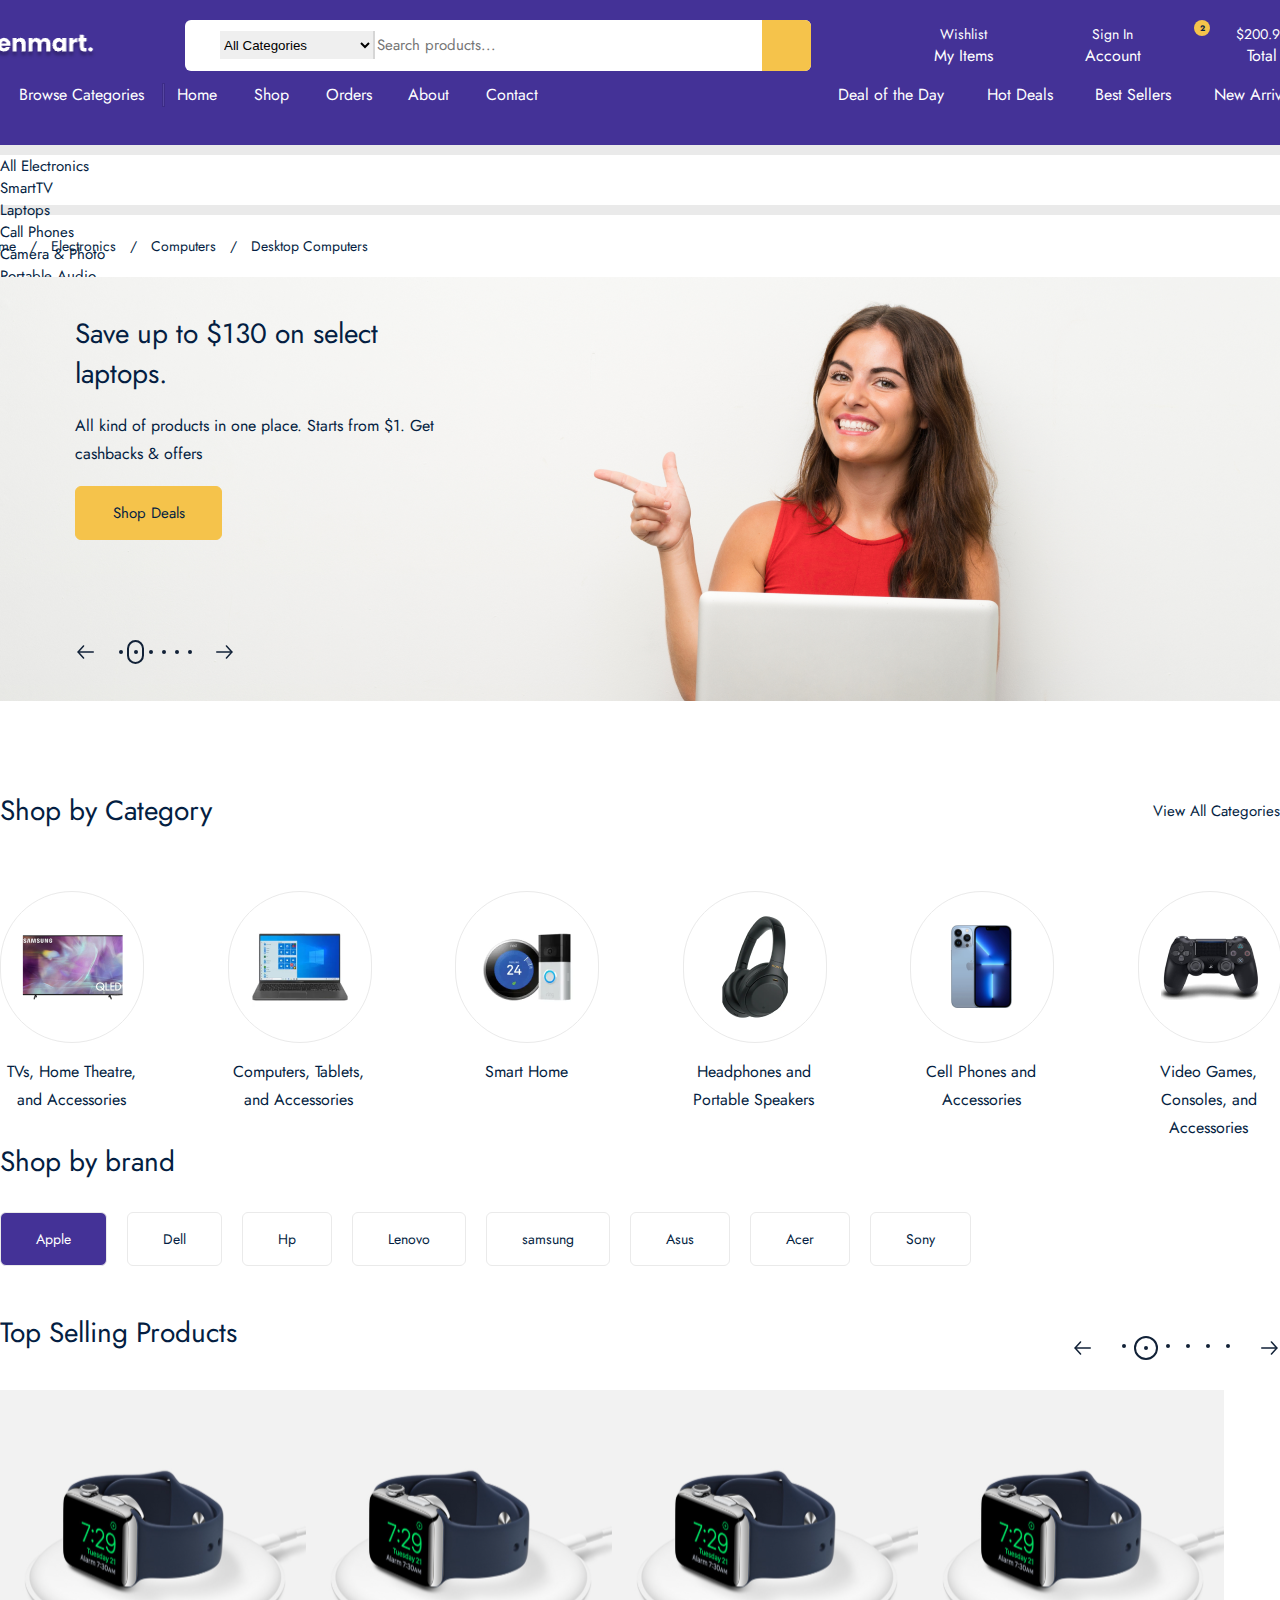
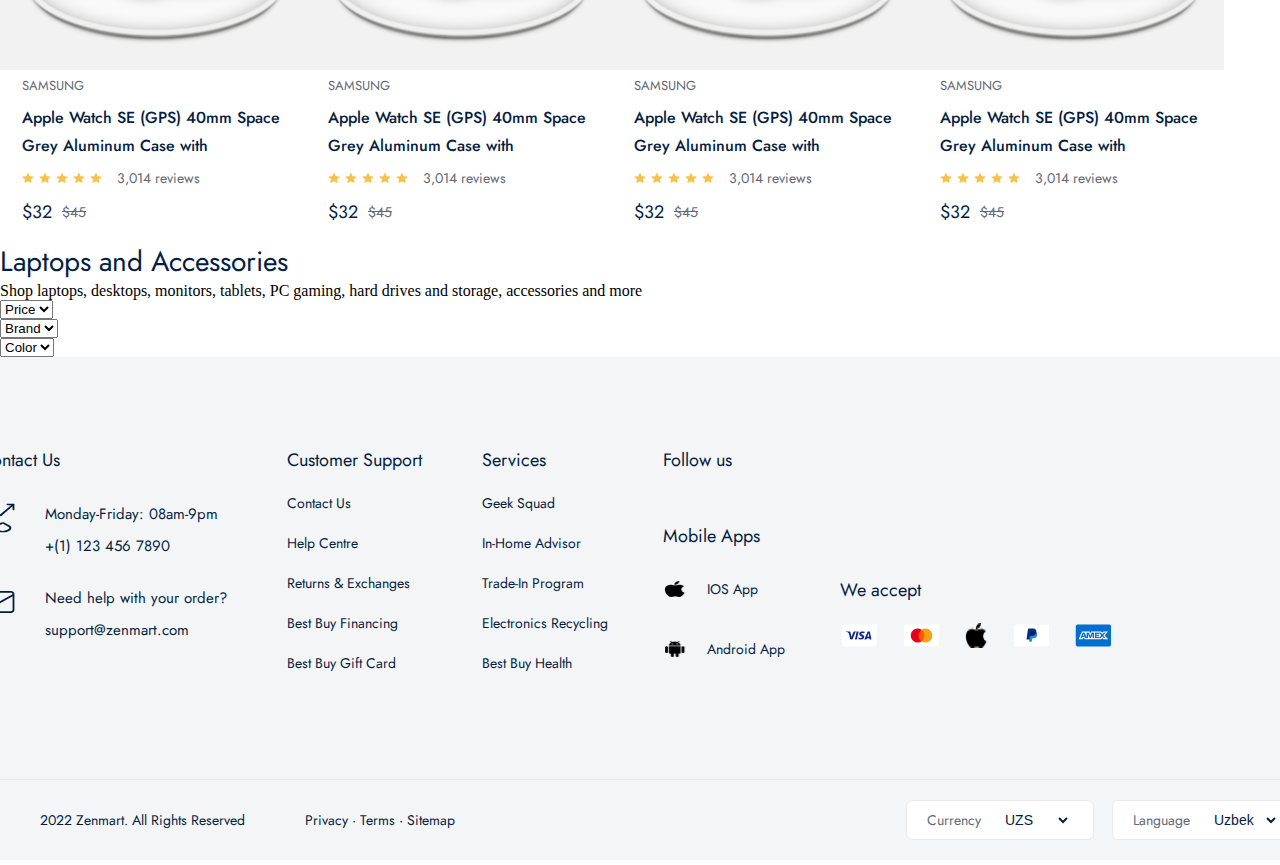
==== product/all.html @ 66a00065 "fix:shop page" ====
<!DOCTYPE html>
<html lang="en">
  <head>
    <meta charset="UTF-8" />
    <meta name="viewport" content="width=device-width, initial-scale=1.0" />
    <title>Zenmart</title>
    <link rel="preconnect" href="https://fonts.googleapis.com" />
    <link rel="preconnect" href="https://fonts.gstatic.com" crossorigin />
    <link
      href="https://fonts.googleapis.com/css2?family=Edu+AU+VIC+WA+NT+Pre&family=Jost:ital,wght@0,100..900;1,100..900&display=swap"
      rel="stylesheet"
    />
    <link
      rel="stylesheet"
      href="https://cdnjs.cloudflare.com/ajax/libs/font-awesome/6.7.1/css/all.min.css"
      integrity="sha512-5Hs3dF2AEPkpNAR7UiOHba+lRSJNeM2ECkwxUIxC1Q/FLycGTbNapWXB4tP889k5T5Ju8fs4b1P5z/iB4nMfSQ=="
      crossorigin="anonymous"
      referrerpolicy="no-referrer"
    />
    <link rel="stylesheet" href="../public/css/command.css" />
    <link rel="stylesheet" href="../public/css/product_all.css" />
  </head>
  <body>
    <div class="navbar_freme">
      <div class="container">
        <div class="navber_top">
          <a href="order/card.html">
            <img src="../public/images/logo.png" alt="" />
          </a>

          <div class="nav_search_frame">
            <select name="" id="">
              <option value="" selected>All Categories</option>
            </select>
            <div class="tiziqcha"></div>
            <input type="search" placeholder="Search products..." />
            <div class="search">
              <img src="public/images/search 1.svg" alt="" />
            </div>
          </div>
        <a href="/order/card.html">
          <div class="nav_top_manu">
            <div class="box">
              <div class="menu_img">
                <img src="public/images/heart 1.png" alt="" />
              </div>
              <div class="menu_text">
                <h1>Wishlist</h1>
                <p>My Items</p>
              </div>
            </div>
            </a>
            <div class="box">
              <div class="menu_img">
                <img src="public/images/profile 1.png" alt="" />
              </div>
              <div class="menu_text">
                <h1>Sign In</h1>
                <p>Account</p>
              </div>
            </div>
            <div class="box">
              <div class="menu_img">
                <img src="public/images/Group.png" alt="" />
                <div>2</div>
              </div>
              <div class="menu_text">
                <h1>$200.99</h1>
                <p>Total</p>
              </div>
            </div>
          </div>
        </div>
        <div class="navbar_bott">
          <div class="left_bott">
            <div class="left_menu">
              <img src="public/images/group3.svg" alt="" />
              <h1>Browse Categories</h1>
              <div></div>
            </div>
            <div class="left_box">
              <a href="index.html">Home </a>
              <a href="/product/all.html">Shop</a>
              <a href="order/card.html">Orders</a>
              <a href="other/about.html">About</a>
              <a href="other/contact.html">Contact</a>
            </div>
          </div>
          <div class="right_bott">
            <span>Deal of the Day</span>
            <span>Hot Deals</span>
            <span>Best Sellers</span>
            <span>New Arrivals</span>
          </div>
        </div>
      </div>
      </div>
      <!-- <div class="header_frame">
        <div class="container">
            <div class="hedear_top">
                <a  href="" class="hedear_top_text"> 
                    <span>All Electronics</span>
                </a>
                <a  href="" class="hedear_top_text"> 
                    <span>All Electronics</span>
                </a>
                <a  href="" class="hedear_top_text"> 
                    <span>SmartTV</span>
                </a>
                <a  href="" class="hedear_top_text"> 
                    <span>Laptops</span>
                </a>
                <a  href="" class="hedear_top_text"> 
                    <span>Cell Phone</span>
                </a>
                <a  href="" class="hedear_top_text"> 
                    <span>Camera & Photo</span>
                </a>
                <a  href="" class="hedear_top_text"> 
                    <span> Portable Audio</span>
                </a>
                <a  href="" class="hedear_top_text"> 
                    <span>Computers </span>
                </a>
                <a  href="" class="hedear_top_text"> 
                    <span>iPad & Tablets </span>
                </a>
                <a  href="" class="hedear_top_text"> 
                    <span> Pc Gaming  </span>
                </a>
                <a  href="" class="hedear_top_text"> 
                    <span> Smart Home  </span>
                </a>
                <a  href="" class="hedear_top_text"> 
                    <span> Headphones </span>
                </a>
            </div>
            <div class="header_button">
                <div class="header_button_text">
                    <a href="" class="button_text">
                        <span>Home</span>
                    </a>
                    <p>/</p>
                     <a href="" class="button_text">
                        <span>  Electronics </span>
                    </a>
                    <p>/</p>
                     <a href="" class="button_text">
                        <span> Computers</span>
                    </a>
                    <p>/</p>
                     <a href="" class="button_text">
                        <span> Desktop Computers</span>
                    </a>
                </div>
                <div class="header_button_box"></div>
            </div>
        </div>
      </div> -->
      <div class="shop_page">
        <div class="category_top_frame">
            <div class="container">
                <div>All Electronics</div>
                <div>SmartTV</div>
                <div>Laptops</div>
                <div>Call Phones</div>
                <div>Camera & Photo</div>
                <div>Portable Audio</div>
                <div>Computers</div>
                <div>iPad & Tablets</div>
                <div>Pc Gaming</div>
                <div>Smatr home</div>
                <div>Headphones</div>
                
            </div>
        </div>
        <div class="page_router">
            <span>Home</span>
            <span class="drop">/</span>
            <span>Electronics</span>
            <span class="drop">/</span>
            <span>Computers</span>
            <span class="drop">/</span>
             <span>Desktop Computers</span>
        </div>
        <div class="header_frame">
            <div class="container">
                <div class="header_content">
                    <span>Save up to $130 on select laptops. </span>
                    <p> All kind of products in one place. Starts from $1. Get cashbacks & offers</p>
                    <a href="">Shop Deals</a>
                    <div class="product_pagionation_box">
            <div class="product_pagination_main">
              <img src="/public/images/icons/arrow-prev_next.svg" alt="" />
              <div class="pagination_dot">
                <div class="dot">
                  <div></div>
                </div>
                <div class="dot active">
                  <div></div>
                </div>
                <div class="dot">
                  <div></div>
                </div>
                <div class="dot">
                  <div></div>
                </div>
                <div class="dot">
                  <div></div>
                </div>
                <div class="dot">
                  <div></div>
                </div>
              </div>
              <img
                src="/public/images/icons/arrow-prev_next.svg"
                alt=""
                style="transform: scaleX(-1)"
              />
            </div>
          </div>
                </div>
            </div>
        </div>
        <div class="shop_category_frame">
        <div class="container">
          <div class="category_top">
            <span>Shop by Category</span>
            <a href="">View All Categories</a>
          </div>
          <div class="category_wrapper">
            <div class="category_box">
              <div class="category_img_box">
                <img src="/public/images/category/tv.png" alt="" />
              </div>
              <span>TVs, Home Theatre, and Accessories</span>
            </div>
            <div class="category_box">
              <div class="category_img_box">
                <img src="/public/images/category/computer.png" alt="" />
              </div>
              <span>Computers, Tablets, and Accessories </span>
            </div>
            <div class="category_box">
              <div class="category_img_box">
                <img src="/public/images/category/smart.png" alt="" />
              </div>
              <span>Smart Home</span>
            </div>
            <div class="category_box">
              <div class="category_img_box">
                <img src="/public/images/category/headphone.png" alt="" />
              </div>
              <span>Headphones and Portable Speakers</span>
            </div>
            <div class="category_box">
              <div class="category_img_box">
                <img src="/public/images/category/phone.png" alt="" />
              </div>
              <span> Cell Phones and Accessories</span>
            </div>
            <div class="category_box">
              <div class="category_img_box">
                <img src="/public/images/category/game.png" alt="" />
              </div>
              <span>Video Games, Consoles, and Accessories </span>
            </div>
          </div>
        </div>
      </div>
        <div class="brands_frame">
            <div class="container">
                <span class="spec_title">Shop by brand</span>
                <div class="brands_wrapper">
                    <div class="brand_box active">Apple</div>
                    <div class="brand_box">Dell</div>
                    <div class="brand_box">Hp</div>
                    <div class="brand_box">Lenovo</div>
                    <div class="brand_box">samsung</div>
                    <div class="brand_box">Asus</div>
                    <div class="brand_box">Acer</div>
                    <div class="brand_box">Sony</div>
                    
                </div>
            </div>
        </div>
        <div class="top_product_frame">
            <div class="container">
              <div class="category_top">
            <span>Top Selling Products </span>
            <div class="pagionation_box">
            <div class="pagination_main">
              <img src="/public/images/icons/arrow-prev_next.svg" alt="" />
              <div class="pagination_dot">
                <div class="dot">
                  <div></div>
                </div>
                <div class="dot active">
                  <div></div>
                </div>
                <div class="dot">
                  <div></div>
                </div>
                <div class="dot">
                  <div></div>
                </div>
                <div class="dot">
                  <div></div>
                </div>
                <div class="dot">
                  <div></div>
                </div>
              </div>
              <img
                src="/public/images/icons/arrow-prev_next.svg"
                alt=""
                style="transform: scaleX(-1)"
              />
            </div>
          </div>
          </div>
                <div class="product_boxes">
              <div class="product_box">
                <a href="product/chosenProduct.html">
                  <div
                    class="product_img_box"
                    style="
                      background: url(../public/images/icons/smart_watch.svg);
                      background-size: cover;
                    "
                  >
                    <div class="hover_box">
                      <button>ADD to cart</button>
                    </div>
                  </div>
                </a>
                <div class="product_content_box">
                  <span class="product_title">Samsung</span>
                  <a href=""></a>
                  <p class="product_desc">
                    Apple Watch SE (GPS) 40mm Space Grey Aluminum Case with
                  </p>
                  <div class="review_box">
                    <img src="../public/images/icons/review.svg" alt="" />
                    <img src="../public/images/icons/review.svg" alt="" />
                    <img src="../public/images/icons/review.svg" alt="" />
                    <img src="../public/images/icons/review.svg" alt="" />
                    <img src="../public/images/icons/review.svg" alt="" />
                    <span>3,014 reviews</span>
                  </div>
                  <div class="price_box">
                    <strong>$32</strong>
                    <span>$45</span>
                  </div>
                </div>
              </div>
              <div class="product_box">
                <a href="">
                  <div
                    class="product_img_box"
                    style="
                      background: url(../public/images/icons/smart_watch.svg);
                      background-size: cover;
                    "
                  >
                    <div class="hover_box">
                      <button>ADD to cart</button>
                    </div>
                  </div>
                </a>
                <div class="product_content_box">
                  <span class="product_title">Samsung</span>
                  <a href=""></a>
                  <p class="product_desc">
                    Apple Watch SE (GPS) 40mm Space Grey Aluminum Case with
                  </p>
                  <div class="review_box">
                    <img src="/public/images/icons/review.svg" alt="" />
                    <img src="/public/images/icons/review.svg" alt="" />
                    <img src="/public/images/icons/review.svg" alt="" />
                    <img src="/public/images/icons/review.svg" alt="" />
                    <img src="/public/images/icons/review.svg" alt="" />
                    <span>3,014 reviews</span>
                  </div>
                  <div class="price_box">
                    <strong>$32</strong>
                    <span>$45</span>
                  </div>
                </div>
              </div>
              <div class="product_box">
                <a href="">
                  <div
                    class="product_img_box"
                    style="
                      background: url(../public/images/icons/smart_watch.svg);
                      background-size: cover;
                    "
                  >
                    <div class="hover_box">
                      <button>ADD to cart</button>
                    </div>
                  </div>
                </a>
                <div class="product_content_box">
                  <span class="product_title">Samsung</span>
                  <a href=""></a>
                  <p class="product_desc">
                    Apple Watch SE (GPS) 40mm Space Grey Aluminum Case with
                  </p>
                  <div class="review_box">
                    <img src="../public/images/icons/review.svg" alt="" />
                    <img src="../public/images/icons/review.svg" alt="" />
                    <img src="../public/images/icons/review.svg" alt="" />
                    <img src="../public/images/icons/review.svg" alt="" />
                    <img src="../public/images/icons/review.svg" alt="" />
                    <span>3,014 reviews</span>
                  </div>
                  <div class="price_box">
                    <strong>$32</strong>
                    <span>$45</span>
                  </div>
                </div>
              </div>
              <div class="product_box">
                <a href="product/chosenProduct.html">
                  <div
                    class="product_img_box"
                    style="
                      background: url(../public/images/icons/smart_watch.svg);
                      background-size: cover;
                    "
                  >
                    <div class="hover_box">
                      <button>ADD to cart</button>
                    </div>
                  </div>
                </a>
                <div class="product_content_box">
                  <span class="product_title">Samsung</span>
                  <a href="product/chosenProduct.html"></a>
                  <p class="product_desc">
                    Apple Watch SE (GPS) 40mm Space Grey Aluminum Case with
                  </p>
                  <div class="review_box">
                    <img src="../public/images/icons/review.svg" alt="" />
                    <img src="../public/images/icons/review.svg" alt="" />
                    <img src="../public/images/icons/review.svg" alt="" />
                    <img src="../public/images/icons/review.svg" alt="" />
                    <img src="../public/images/icons/review.svg" alt="" />
                    <span>3,014 reviews</span>
                  </div>
                  <div class="price_box">
                    <strong>$32</strong>
                    <span>$45</span>
                  </div>
                </div>
              </div>
            </div>
            </div>
        </div>
        <div class="all_products_frame">
            <div class="container">
                <div class="frame_info">
                    <span class="spec_title">Laptops and Accessories </span>
                    <p> Shop laptops, desktops, monitors, tablets, PC gaming, hard drives and storage, accessories and more</p>
                </div>
                <div class="product_filters">
                    <div class="filer_box">
                        <select name="" id="">
                        <option value="" selected disabled>Price</option>
                        </select>
                    </div>
                </div>
                <div class="product_filters">
                    <div class="filer_box">
                        <select name="" id="">
                        <option value="" selected disabled>Brand</option>
                        </select>
                    </div>
                </div>

                <div class="product_filters">
                    <div class="filer_box">
                        <select name="" id="">
                        <option value="" selected disabled>Color</option>
                        </select>
                    </div>
                </div>
                <div class="products_wrap">
                    <div class="product_box" style="width: 258px;">
                        <a href="./chosenProduct.html">
                            <div class="product_img_box" style="background: url(../public/images/icons/image\ 0.png);">
                                
                            </div>
                        </a>
                    </div>
                </div>
            </div>
        </div>
        </div>
      </div>
      <div class="footer_frame">
        <div class="container">
          <div class="footer_top">
            <div class="footer_contact_box">
              <span class="footer_spec_title">Contact Us </span>
              <div class="footer_contact_main">
                <img src="/public/images/icons/phone-call.svg" alt="" />
                <div>
                  <strong>Monday-Friday: 08am-9pm</strong>
                  <span>+(1) 123 456 7890</span>
                </div>
              </div>
              <div class="footer_contact_main">
                <img src="/public/images/icons/email.svg " alt="" />
                <div>
                  <strong>Need help with your order? </strong>
                  <span>support@zenmart.com</span>
                </div>
              </div>
            </div>
            <div class="footer_support_box">
              <span class="footer_spec_title" style="margin-bottom: 10px"
                >Customer Support</span
              >
              <a href="product/chosenProduct.html">Contact Us </a>
              <a href="product/chosenProduct.html">Help Centre</a>
              <a href="product/chosenProduct.html">Returns & Exchanges</a>
              <a href="product/chosenProduct.html">Best Buy Financing</a>
              <a href="product/chosenProduct.html"> Best Buy Gift Card</a>
            </div>
            <div class="footer_support_box">
              <span class="footer_spec_title" style="margin-bottom: 10px"
                >Services</span
              >
              <a href="">Geek Squad </a>
              <a href="">In-Home Advisor</a>
              <a href=""> Trade-In Program</a>
              <a href=""> Electronics Recycling</a>
              <a href="">Best Buy Health</a>
            </div>
            <div class="footer_media_box">
              <div class="footer_media_main">
                <span class="footer_spec_title" style="margin-bottom: 20px"
                  >Follow us</span
                >
                <div class="media_box">
                  <i class="fa-brands fa-facebook-f"></i>
                  <i class="fa-brands fa-twitter"></i>
                  <i class="fa-brands fa-instagram"></i>
                  <i class="fa-brands fa-linkedin"></i>
                </div>
              </div>
              <div class="footer_media_main" style="margin-top: 30px">
                <span class="footer_spec_title" style="margin-bottom: 20px"
                  >Mobile Apps
                </span>
                <div class="media_app_box">
                  <img src="/public/images/icons/apple_icon.png" alt="" />
                  <span>IOS App </span>
                </div>
                <div class="media_app_box">
                  <img src="/public/images/icons/android_icon.png" alt="" />
                  <span>Android App </span>
                </div>
              </div>
            </div>
            <div class="footer_media_box">
              <div class="footer_media_main" style="margin-top: 130px">
                <span class="footer_spec_title" style="margin-bottom: 20px"
                  >We accept
                </span>
                <div class="card_box">
                  <img src="/public/images/icons/visa.png" alt="" />
                  <img src="/public/images/icons/master_card.png" alt="" />
                  <img src="/public/images/icons/apple_icon.png" alt="" />
                  <img src="/public/images/icons/paypal.png" alt="" />
                  <img src="/public/images/icons/amex.png" alt="" />
                </div>
              </div>
            </div>
          </div>
          <div class="footer_buttom">
            <div class="footer_main">
              <div class="footer_botton_left">
                <span>2022 Zenmart. All Rights Reserved </span>
                <span>Privacy · Terms · Sitemap</span>
              </div>
              <div class="footer_botton_right">
                <div class="footer_select_box">
                  <span>Currency</span>
                  <select name="" id="">
                    <option value="" selected>USD</option>
                    <option value="" selected>UZS</option>
                  </select>
                </div>
                <div class="footer_select_box">
                  <span>Language</span>
                  <select name="" id="">
                    <option value="" selected>English</option>
                    <option value="" selected>Uzbek</option>
                  </select>
                </div>
              </div>
            </div>
          </div>
        </div>
      </div>
  </body>
</html>
---- public/css/command.css ----
:root {
  --font: "Jost";
}

html body {
  margin: 0;
  padding: 0;
}

a {
  text-decoration: none;
}

p {
  margin: 0;
}

.container {
  position: relative;
  width: 1320px;
  height: auto;
  display: flex;
}

/* NAVBAR */
.navbar_freme {
  position: relative;
  width: 100%;
  height: 145px;
  display: flex;
  flex-direction: row;
  justify-content: center;
  background-color: #443297;
}

.navbar_freme .container {
  padding: 20px 0px 14px;
  flex-direction: column;
}

.navbar_freme .navber_top {
  position: relative;
  width: 100%;
  height: 50px;
  display: flex;
  flex-direction: row;
  justify-content: space-between;
  align-items: center;
}

.navbar_freme .navber_top a img {
  width: 117px;
  height: 36px;
  margin-right: 88px;
}

.navbar_freme .navber_top .nav_search_frame {
  margin-right: 47px;
  position: relative;
  width: 651px;
  height: 51px;
  display: flex;
  flex-direction: row;
  justify-content: space-between;
  align-items: center;
  border-radius: 6px;

  background: rgb(255, 255, 255);
}

.navbar_freme .nav_search_frame select {
  margin-left: 35px;
  width: 153px;
  height: 28px;
  border: none;
  outline: none;
}

.navbar_freme .nav_search_frame select option {
  font-family: var(--font);
  font-size: 15px;
  font-weight: 400;
  line-height: 22px;
  letter-spacing: 0%;
  text-align: left;
  color: rgb(4, 30, 66);
}

.navbar_freme .nav_search_frame .tiziqcha {
  width: 2px;
  height: 28px;
  background: rgb(214, 214, 214);
}

.navbar_freme .nav_search_frame input {
  width: 387px;
  height: 22px;
  border: none;
  outline: none;

  font-family: var(--font);
  font-size: 15px;
  font-weight: 400;
  line-height: 22px;
  letter-spacing: 0%;
  text-align: left;
  color: rgb(98, 105, 116);
}
.navbar_freme .nav_search_frame .search {
  width: 49px;
  height: 51px;
  display: flex;
  flex-direction: row;
  justify-content: center;
  align-items: center;

  border-radius: 0px 6px 6px 0px;

  background: rgb(245, 195, 75);
}

.navbar_freme .nav_top_manu {
  position: relative;
  height: 51px;
  display: flex;
  flex-direction: row;
  align-items: center;
}

.navbar_freme .nav_top_manu .box {
  position: relative;
  width: 140px;
  height: 51px;
  display: flex;
  flex-direction: row;
  justify-content: space-between;
  align-items: center;
  margin-right: 9px;
}

.navbar_freme .nav_top_manu .box .menu_img {
  position: relative;
  width: 54px;
  height: 51px;
  display: flex;
  flex-direction: row;
  justify-content: center;
  align-items: center;
}

.navbar_freme .nav_top_manu .box .menu_img div {
  position: absolute;
  width: 16px;
  height: 16px;
  display: flex;
  justify-content: center;
  align-items: center;
  border-radius: 50%;
  background: rgb(245, 195, 75);
  color: rgb(11, 30, 64);
  font-family: var(--font);
  font-size: 8px;
  font-weight: 700;
  line-height: 10px;
  letter-spacing: 0%;
  text-align: left;
  top: 0px;
  right: 0px;
}

.navbar_freme .nav_top_manu .box .menu_img img {
  width: 18px;
  height: 16px;
}
.navbar_freme .nav_top_manu .box .menu_text {
  width: 69px;
  height: 44px;
  display: flex;
  flex-direction: column;
  justify-content: space-between;
  align-items: center;
}

.navbar_freme .nav_top_manu .box .menu_text h1 {
  margin: 0px;
  font-family: var(--font);
  font-size: 14px;
  font-weight: 400;
  line-height: 22px;
  letter-spacing: 0%;
  text-align: left;
  color: rgb(255, 255, 255);
}

.navbar_freme .nav_top_manu .box .menu_text p {
  font-family: var(--font);
  font-size: 16px;
  font-weight: 400;
  line-height: 22px;
  letter-spacing: 0%;
  text-align: left;
  color: rgb(255, 255, 255);
}

.navbar_freme .navbar_bott {
  position: relative;
  width: 100%;
  height: 50px;

  display: flex;
  flex-direction: row;
  justify-content: space-between;
  align-items: center;
}

.navbar_freme .navbar_bott .left_bott {
  display: flex;
  flex-direction: row;
  align-items: center;
}

.navbar_freme .left_bott .left_menu {
  width: 185px;
  height: auto;
  display: flex;
  flex-direction: row;
  justify-content: space-between;
  align-items: center;
}

.navbar_freme .left_menu img {
  width: 20px;
  height: 13px;
}

.navbar_freme .left_menu h1 {
  font-family: var(--font);
  font-size: 16px;
  font-weight: 400;
  line-height: 28px;
  letter-spacing: 0%;
  text-align: left;
  color: rgb(255, 255, 255);
}

.navbar_freme .left_menu div {
  width: 1px;
  height: 22px;
  border: 1px solid rgb(0, 0, 0);
  background: rgb(255, 255, 255);
  opacity: 0.1;
}

.navbar_freme .left_box {
  margin-left: 12px;
  width: 361px;
  height: auto;
  display: flex;
  flex-direction: row;
  justify-content: space-between;
  align-items: center;
}

.navbar_freme .left_box a {
  font-family: var(--font);
  font-size: 16px;
  font-weight: 400;
  line-height: 28px;
  letter-spacing: 0%;
  text-align: left;
  color: rgb(255, 255, 255);
}

.navbar_freme .right_bott {
  width: 462px;
  height: auto;
  display: flex;
  flex-direction: row;
  justify-content: space-between;
  align-items: center;
}

.navbar_freme .right_bott span {
  font-family: var(--font);
  font-size: 16px;
  font-weight: 400;
  line-height: 28px;
  letter-spacing: 0%;
  text-align: right;
  color: rgb(255, 255, 255);
}

/* FOOTER */
.footer_frame {
  position: relative;
  padding: 90px 0 20px;
  width: 100%;
  height: auto;
  display: flex;
  flex-direction: row;
  justify-content: center;
  background: rgb(243, 245, 246);
}

.footer_frame .footer_spec_title {
  display: block;
  margin-bottom: 30px;
  font-family: var(--font);
  font-size: 18px;
  font-weight: 400;
  line-height: 26px;
  letter-spacing: 0%;
  text-align: left;
  color: rgb(4, 30, 66);
}

.footer_frame .container {
  flex-direction: column;
}

.footer_frame .container .footer_top {
  width: 100%;
  align-self: auto;

  display: flex;
  flex-direction: row;
}

.footer_frame .top .footer_contact_box {
  display: flex;
  flex-direction: column;
}

.footer_frame .footer_contact_box .footer_contact_main {
  margin-bottom: 30px;
  display: flex;
  flex-direction: row;
}

.footer_frame .footer_contact_main img {
  width: 35px;
  height: 30px;
}

.footer_frame .footer_contact_main div {
  margin-left: 30px;
  display: flex;
  flex-direction: column;
}

.footer_frame .footer_contact_main div strong {
  font-family: var(--font);
  font-size: 15px;
  font-weight: 400;
  line-height: 22px;
  letter-spacing: 0%;
  text-align: left;
  color: rgb(4, 30, 66);
}

.footer_frame .footer_contact_main div span {
  margin-top: 10px;
  font-family: var(--font);
  font-size: 15px;
  font-weight: 400;
  line-height: 22px;
  letter-spacing: 0%;
  text-align: left;
  color: rgb(4, 30, 66);
}

.footer_frame .footer_support_box {
  margin-left: 60px;
  display: flex;
  flex-direction: column;
}

.footer_frame .footer_support_box a {
  font-family: var(--font);
  font-size: 14px;
  font-weight: 400;
  line-height: 40px;
  letter-spacing: 0%;
  text-align: left;
  color: rgb(4, 30, 66);
}

.footer_frame .footer_media_box {
  margin-left: 55px;
  display: flex;
  flex-direction: column;
}
.footer_frame .footer_media_box .footer_media_main {
  display: flex;
  flex-direction: column;
}

.footer_frame .footer_media_main .media_box {
  display: flex;
  flex-direction: row;
}

.footer_frame .media_box i {
  margin-right: 25px;
}

.footer_frame .footer_media_main .media_app_box {
  margin-bottom: 20px;
  display: flex;
  flex-direction: row;
  align-items: center;
}

.footer_frame .media_app_box img {
  width: 24px;
  height: 16px;
}

.footer_frame .media_app_box span {
  margin-left: 20px;
  font-family: var(--font);
  font-size: 14px;
  font-weight: 400;
  line-height: 40px;
  letter-spacing: 0%;
  text-align: left;
  color: rgb(4, 30, 66);
}

.footer_frame .footer_media_box .card_box {
  width: 272px;

  display: flex;
  flex-direction: row;
  justify-content: space-between;
}

.footer_frame .container .footer_buttom {
  margin-top: 90px;
  width: 100%;
  height: 60px;

  display: flex;
  flex-direction: row;
  align-items: flex-end;
  border-top: 1px solid #eaeaea;
}

.footer_frame .footer_buttom .footer_main {
  width: 100%;
  height: auto;

  display: flex;
  flex-direction: row;
}

.footer_frame .footer_main .footer_botton_left {
  width: 940px;
  height: auto;

  display: flex;
  flex-direction: row;
}

.footer_frame .footer_botton_left span {
  margin-left: 60px;
  font-family: var(--font);
  font-size: 14px;
  font-weight: 400;
  line-height: 40px;
  letter-spacing: 0%;
  text-align: left;
  color: rgb(4, 30, 66);
}

.footer_frame .footer_main .footer_botton_right {
  width: 400px;
  height: auto;

  display: flex;
  flex-direction: row;
  justify-content: space-between;
}

.footer_frame .footer_botton_right .footer_select_box {
  padding: 10px 20px;
  width: 188px;
  height: 40px;

  display: flex;
  flex-direction: row;
  align-items: center;

  box-sizing: border-box;
  border: 1px solid rgb(234, 234, 234);

  border-radius: 6px;
  background: rgb(255, 255, 255);
}

.footer_frame .footer_select_box span {
  font-family: var(--font);
  font-size: 14px;
  font-weight: 400;
  line-height: 40px;
  letter-spacing: 0%;
  text-align: left;
  color: rgb(98, 105, 116);
}
.footer_frame .footer_select_box select {
  margin-left: 20px;
  width: 70px;
  height: 90px;

  background: none;
  border: none;
  outline: none;
  cursor: pointer;

  font-size: 14px;
  font-weight: 400;
  letter-spacing: 0%;
  text-align: left;
  color: rgb(4, 30, 66);
}
/* Page router */
.page_router {
  margin: 20px 0px;
  width: 1320px;
}

.page_router span {
  font-family: var(--font);
  font-size: 14px;
  font-weight: 400;
  line-height: 22px;
  letter-spacing: 0%;
  text-align: left;
  color: rgb(4, 30, 66);
}
.page_router span.drop {
  margin: 0px 10px;
}

.page_router span.active {
  font-family: var(--font);
  font-size: 14px;
  font-weight: 400;
  line-height: 22px;
  letter-spacing: 0%;
  text-align: left;
  cursor: pointer;

  color: #626974;
}
---- public/css/product_all.css ----
.shop_page {
  width: 100%;
  height: 100%;

  display: flex;
  flex-direction: column;
  align-items: center;
  justify-content: center;
}
.shop_page .category_top_frame {
  width: 100%;
  height: auto;

  display: flex;
  flex-direction: row;
  justify-content: center;
  border: 10px solid #eaeaea;
}

.category_top_frame .container {
  height: 50px;
  flex-direction: column;
}

.category_top_frame .container div {
  width: 10%;
  display: flex;
  align-items: center;
  font-family: var(--font);
  font-style: normal;
  font-weight: 400;
  font-size: 15px;
  line-height: 22px;

  color: #041e42;
}

.category_top_frame .container div:hover {
  cursor: pointer;
  border-bottom: 2px solid #041e42;
}
/* heder frame */
.header_frame {
  position: relative;
  width: 100%;
  height: auto;

  display: flex;
  flex-direction: row;
  justify-content: center;
}

.header_frame .container {
  height: 424px;
  flex-direction: row;

  background: url("../../public/images/icons/shop_header_bg.png");
}

.header_frame .container .header_content {
  margin-left: 75px;
  width: 366px;
  height: auto;

  display: flex;
  flex-direction: column;
  justify-content: center;
}

.header_frame .header_content span {
  font-family: var(--font);
  font-size: 28px;
  font-weight: 400;
  line-height: 40px;
  letter-spacing: 0%;
  text-align: left;
  color: rgb(4, 30, 66);
}

.header_frame .header_content p {
  margin: 18px 0px;

  font-family: var(--font);
  font-size: 16px;
  font-weight: 400;
  line-height: 28px;
  letter-spacing: 0%;
  text-align: left;
  color: rgb(4, 30, 66);
}

.header_frame .header_content a {
  width: 145px;
  height: 52px;

  background: #f5c34b;

  display: flex;
  flex-direction: row;
  justify-content: center;
  align-items: center;

  border: 1px solid #f5c34b;
  border-radius: 6px;

  font-family: var(--font);
  font-size: 15px;
  font-weight: 400;
  line-height: 22px;
  letter-spacing: 0%;
  text-align: center;
  color: rgb(4, 30, 66);
}

.header_frame .product_pagionation_box {
  margin-top: 100px;
  width: 100%;
  height: auto;

  display: flex;
  flex-direction: row;
}

.header_frame .product_pagination_main {
  width: 160px;
  height: 24px;

  display: flex;
  flex-direction: row;
  align-items: center;
  justify-content: space-between;
}

.header_frame .product_pagination_main .pagination_dot {
  width: 82px;
  height: 24px;

  display: flex;
  flex-direction: row;
  justify-content: space-between;
  align-items: center;
}

.header_frame .pagination_dot .dot {
  width: 17px;
  height: 20px;

  display: flex;
  align-items: center;
  justify-content: center;
  border-radius: 50px;
}

.header_frame .dot.active {
  border: 2px solid #112137;
}

.header_frame .dot div {
  width: 4px;
  height: 4px;

  background: #112137;
  border-radius: 50%;
}

/* shop caegory */
.shop_category_frame {
  position: relative;
  margin-top: 90px;

  width: 100%;
  height: auto;

  display: flex;
  flex-direction: row;
  justify-content: center;
}

.shop_category_frame .container {
  flex-direction: column;
}

.category_top {
  width: 100%;
  height: auto;

  display: flex;
  flex-direction: row;
  justify-content: space-between;
  align-items: center;
}
.shop_category_frame .category_top span {
  font-family: var(--font);
  font-size: 28px;
  font-weight: 400;
  line-height: 40px;
  letter-spacing: 0%;
  text-align: left;
  color: rgb(4, 30, 66);
}

.shop_category_frame .category_top a {
  font-family: var(--font);
  font-size: 15px;
  font-weight: 400;
  line-height: 22px;
  letter-spacing: 0%;

  color: rgb(4, 30, 66);
}

.shop_category_frame .category_top a:hover {
  border-bottom: 2px solid #041e42;
}

.shop_category_frame .container .category_wrapper {
  margin-top: 30px;
  width: 100%;
  height: auto;

  display: flex;
  flex-direction: row;
  justify-content: space-between;
}

.shop_category_frame .category_wrapper .category_box {
  width: 142px;
  height: auto;

  display: flex;
  flex-direction: column;
  cursor: pointer;
}

.shop_category_frame .category_box .category_img_box {
  margin-top: 30px;
  width: 100%;
  height: 150px;

  display: flex;
  align-items: center;
  justify-content: center;

  border: 1px solid #eaeaea;
  border-radius: 150px;
}

.shop_category_frame .category_box span {
  margin-top: 15px;
  font-family: var(--font);
  font-size: 16px;
  font-weight: 400;
  line-height: 28px;
  letter-spacing: 0%;

  text-align: center;
  color: rgb(4, 30, 66);
}
/* brands_frame */
.brands_frame {
  width: 100%;
  height: auto;

  display: flex;
  flex-direction: row;
  justify-content: center;
}

.brands_frame .container {
  flex-direction: column;
}

.spec_title {
  font-family: var(--font);
  font-size: 28px;
  font-weight: 400;
  line-height: 40px;
  letter-spacing: 0%;
  text-align: left;
  color: rgb(4, 30, 66);
}

.brands_frame .brands_wrapper {
  margin-top: 30px;
  display: flex;
  flex-direction: row;
}

.brands_wrapper .brand_box {
  margin-right: 20px;

  display: flex;
  flex-direction: row;
  align-items: flex-start;
  padding: 15px 35px;

  border: 1px solid #eaeaea;
  border-radius: 6px;

  font-family: var(--font);
  font-size: 14px;
  font-weight: 400;
  line-height: 22px;
  letter-spacing: 0%;
  text-align: center;
  color: rgb(4, 30, 66);
}

.brands_wrapper .brand_box.active {
  background: #443297;
  color: #ffffff;
}

.brands_wrapper .brand_box:hover {
  cursor: pointer;
  background: #443297;
  color: #ffffff;
}

.product_pagination_main {
  width: 160px;
  height: 24px;

  display: flex;
  flex-direction: row;
  align-items: center;
  justify-content: space-between;
}

.product_pagination_main .pagination_dot {
  width: 82px;
  height: 24px;

  display: flex;
  flex-direction: row;
  justify-content: space-between;
  align-items: center;
}

.pagination_dot .dot {
  width: 17px;
  height: 20px;

  display: flex;
  align-items: center;
  justify-content: center;
  border-radius: 50px;
}

.dot.active {
  border: 2px solid #112137;
}

.dot div {
  width: 4px;
  height: 4px;

  background: #112137;
  border-radius: 50%;
}

.top_product_frame {
  position: relative;
  width: 100%;
  height: auto;

  display: flex;
  flex-direction: row;
  justify-content: center;
  align-items: center;
}

.top_product_frame .container {
  display: flex;
  flex-direction: column;
}

.top_product_frame .container .category_top {
  margin-top: 40px;
  width: 100%;
  height: auto;

  display: flex;
  flex-direction: row;
  justify-content: space-between;
  align-items: center;
}

.top_product_frame .container .category_top div {
  display: flex;
  flex-direction: row;
}

.top_product_frame .container .category_top span {
  font-family: var(--font);
  font-size: 28px;
  font-weight: 400;
  line-height: 40px;
  letter-spacing: 0%;
  text-transform: capitalize;

  color: rgb(4, 30, 66);
}

.top_product_frame .container .category_top .pagionation_box {
  margin-top: 30px;
  height: auto;

  display: flex;
  flex-direction: row;
  justify-content: center;
}

.top_product_frame .container .category_top .pagionation_box .pagination_main {
  width: auto;
  height: 24px;

  display: flex;
  flex-direction: row;
  align-items: center;
}

.top_product_frame .pagination_main img {
  cursor: pointer;
}

.top_product_frame .container .category_top .pagination_main .pagination_dot {
  margin: 0px 20px;
  display: flex;
  flex-direction: row;
}

.top_product_frame .container .category_top .pagination_dot .dot {
  width: 20px;
  height: 20px;

  display: flex;
  align-items: center;
  justify-content: center;

  border-radius: 50%;
}

.top_product_frame .container .category_top .pagination_dot .dot.active {
  border: 2px solid #112137;
}

.top_product_frame .container .category_top .pagination_dot .dot div {
  width: 4px;
  height: 4px;
  background: #112137;
  border-radius: 50%;
}
.top_product_frame .container .category_top .hover_border {
  margin-top: 3px;
  width: 32px;
  height: 2px;
  background-color: #041e42;
}

.top_product_frame .container .category_top .next_prev_box {
  margin-top: 20%;
  width: 25px;
}

.top_product_frame .container .category_top .next_prev_box img {
  position: absolute;
  cursor: pointer;
  margin-top: 10%;
  color: #ffffff;
}

.top_product_frame .container .product_boxes {
  margin-top: 30px;
  position: relative;
  width: 1224px;
  height: 452px;

  display: flex;
  flex-direction: row;
}

.product_boxes .product_box {
  width: 306px;
  height: 100%;

  display: flex;
  flex-direction: column;
  cursor: pointer;
}

.product_boxes .product_box .product_img_box {
  width: 100%;
  height: 280px;
}

.product_boxes .product_img_box .hover_box {
  display: none;
  width: 100%;
  height: 100%;

  flex-direction: column;
  justify-content: flex-end;
  align-items: center;
}

.product_boxes .hover_box button {
  margin-bottom: 10px;
  width: 260px;
  height: 50px;

  display: flex;
  align-items: center;
  justify-content: center;
  outline: none;
  border: none;

  background: #0053f6;
  box-shadow: 0px 5px 20px rgb(0, 83, 246, 0, 1);

  font-family: var(--font);
  font-style: normal;
  font-weight: 500;
  font-size: 15px;
  line-height: 22px;

  color: #ffffff;
}

.product_boxes .product_img_box:hover .hover_box {
  display: flex;
}

.product_boxes .product_content_box {
  padding: 5px 22px;
  width: 100%;
  height: auto;
  box-sizing: border-box;
}

.product_boxes .product_content_box .product_title {
  font-family: var(--font);
  font-style: normal;
  font-size: 13px;
  font-weight: 400;
  line-height: 22px;
  letter-spacing: 0%;
  text-transform: uppercase;
  color: rgb(98, 105, 116);
}

.product_boxes .product_content_box .product_desc {
  margin-top: 7px;
  height: 56px;
  font-family: var(--font);
  font-style: normal;
  font-weight: 500;
  font-size: 16px;
  line-height: 28px;
  overflow: hidden;

  color: #041e42;
}

.product_boxes .product_content_box .review_box {
  margin-top: 7px;
  display: flex;
  flex-direction: row;
  align-items: center;
}

.product_boxes .review_box img {
  margin-right: 5px;
}

.product_boxes .review_box span {
  margin-left: 10px;

  font-family: var(--font);
  font-size: 14px;
  font-weight: 400;
  line-height: 22px;
  letter-spacing: 0%;
  text-align: left;
  color: rgb(98, 105, 116);
}

.product_boxes .product_content_box .price_box {
  margin-top: 10px;
  display: flex;
  flex-direction: row;
  align-items: center;
}

.product_boxes .price_box strong {
  font-family: var(--font);
  font-size: 18px;
  font-weight: 400;
  line-height: 26px;
  letter-spacing: 0%;
  text-align: left;
  color: rgb(4, 30, 66);
}

.product_boxes .price_box span {
  margin-left: 10px;
  font-family: var(--font);
  font-size: 14px;
  font-weight: 400;
  line-height: 22px;
  letter-spacing: 0%;
  text-align: left;
  text-decoration-line: line-through;
  color: rgb(98, 105, 116);
}

.all_products_frame {
  position: relative;
  width: 100%;
  height: auto;

  display: flex;
  flex-direction: row;
  justify-content: center;
  align-items: center;
}

.all_products_frame .container {
  flex-direction: column;
}
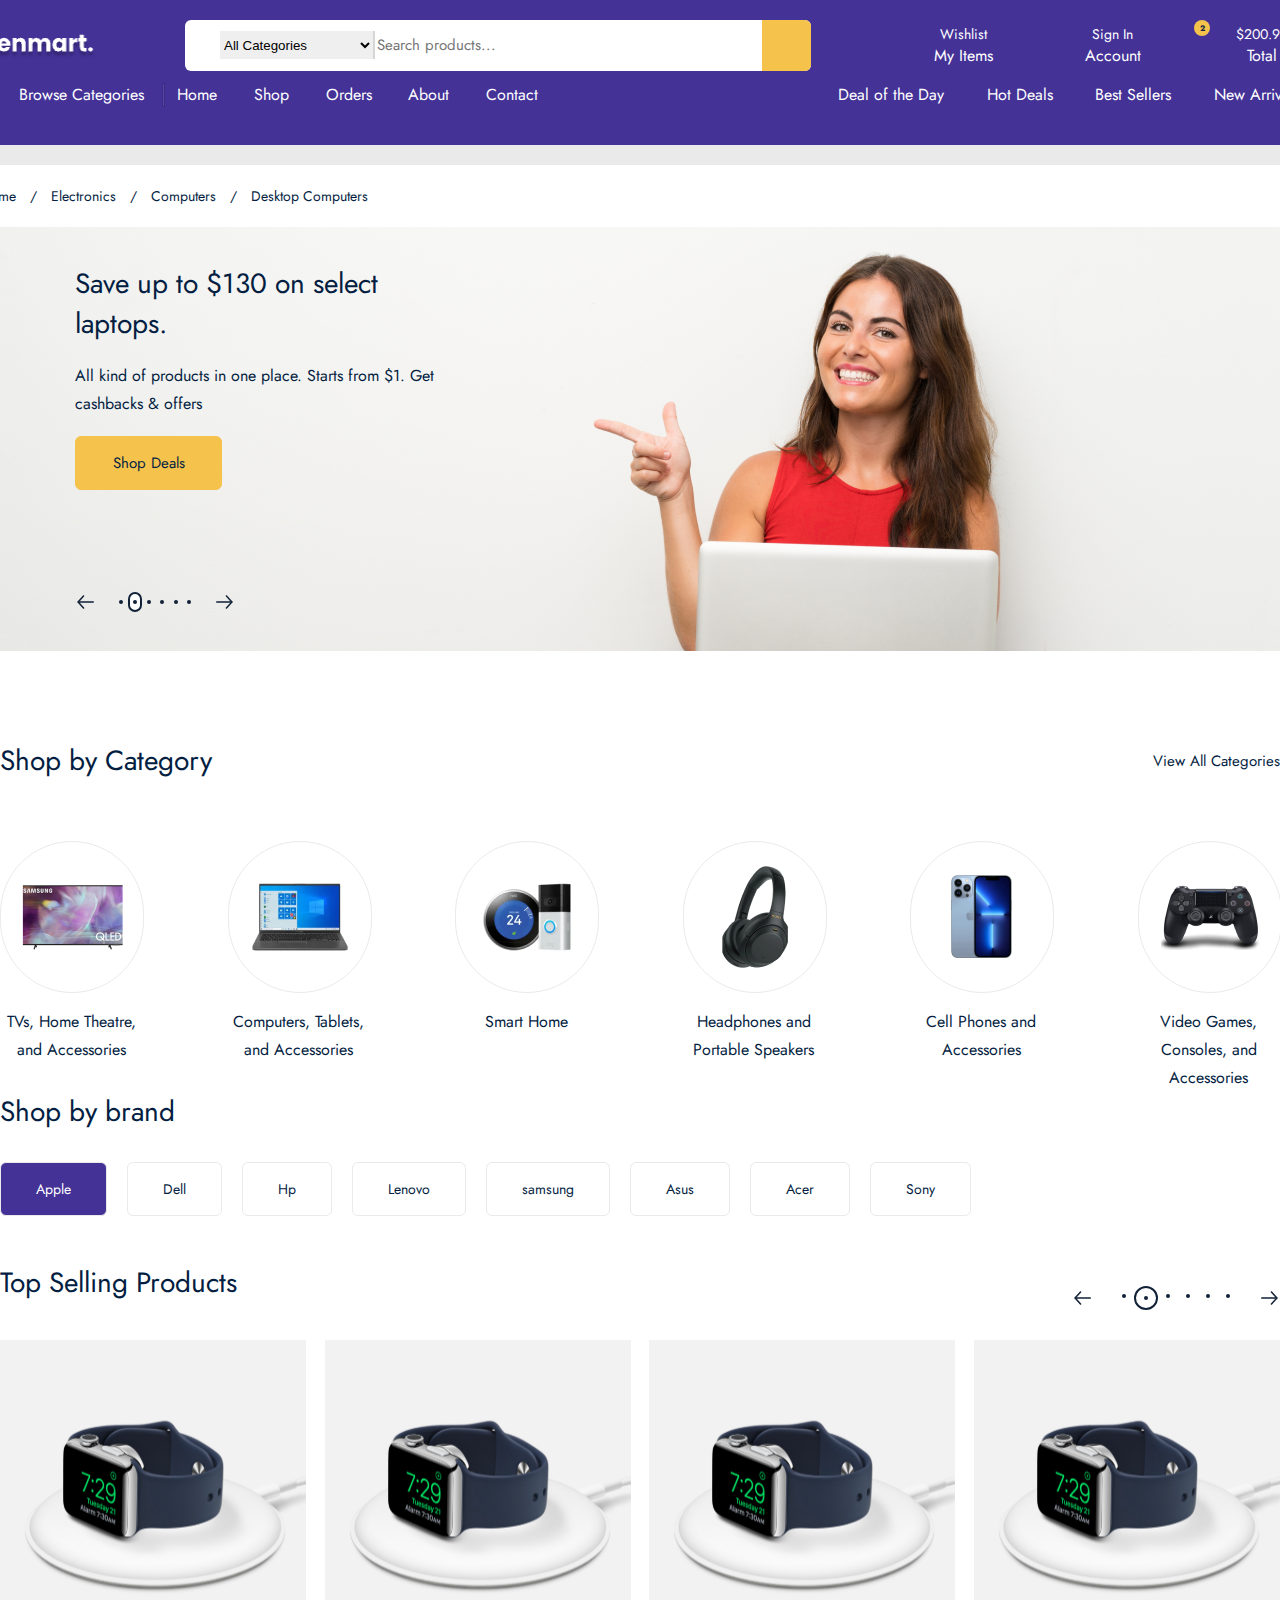
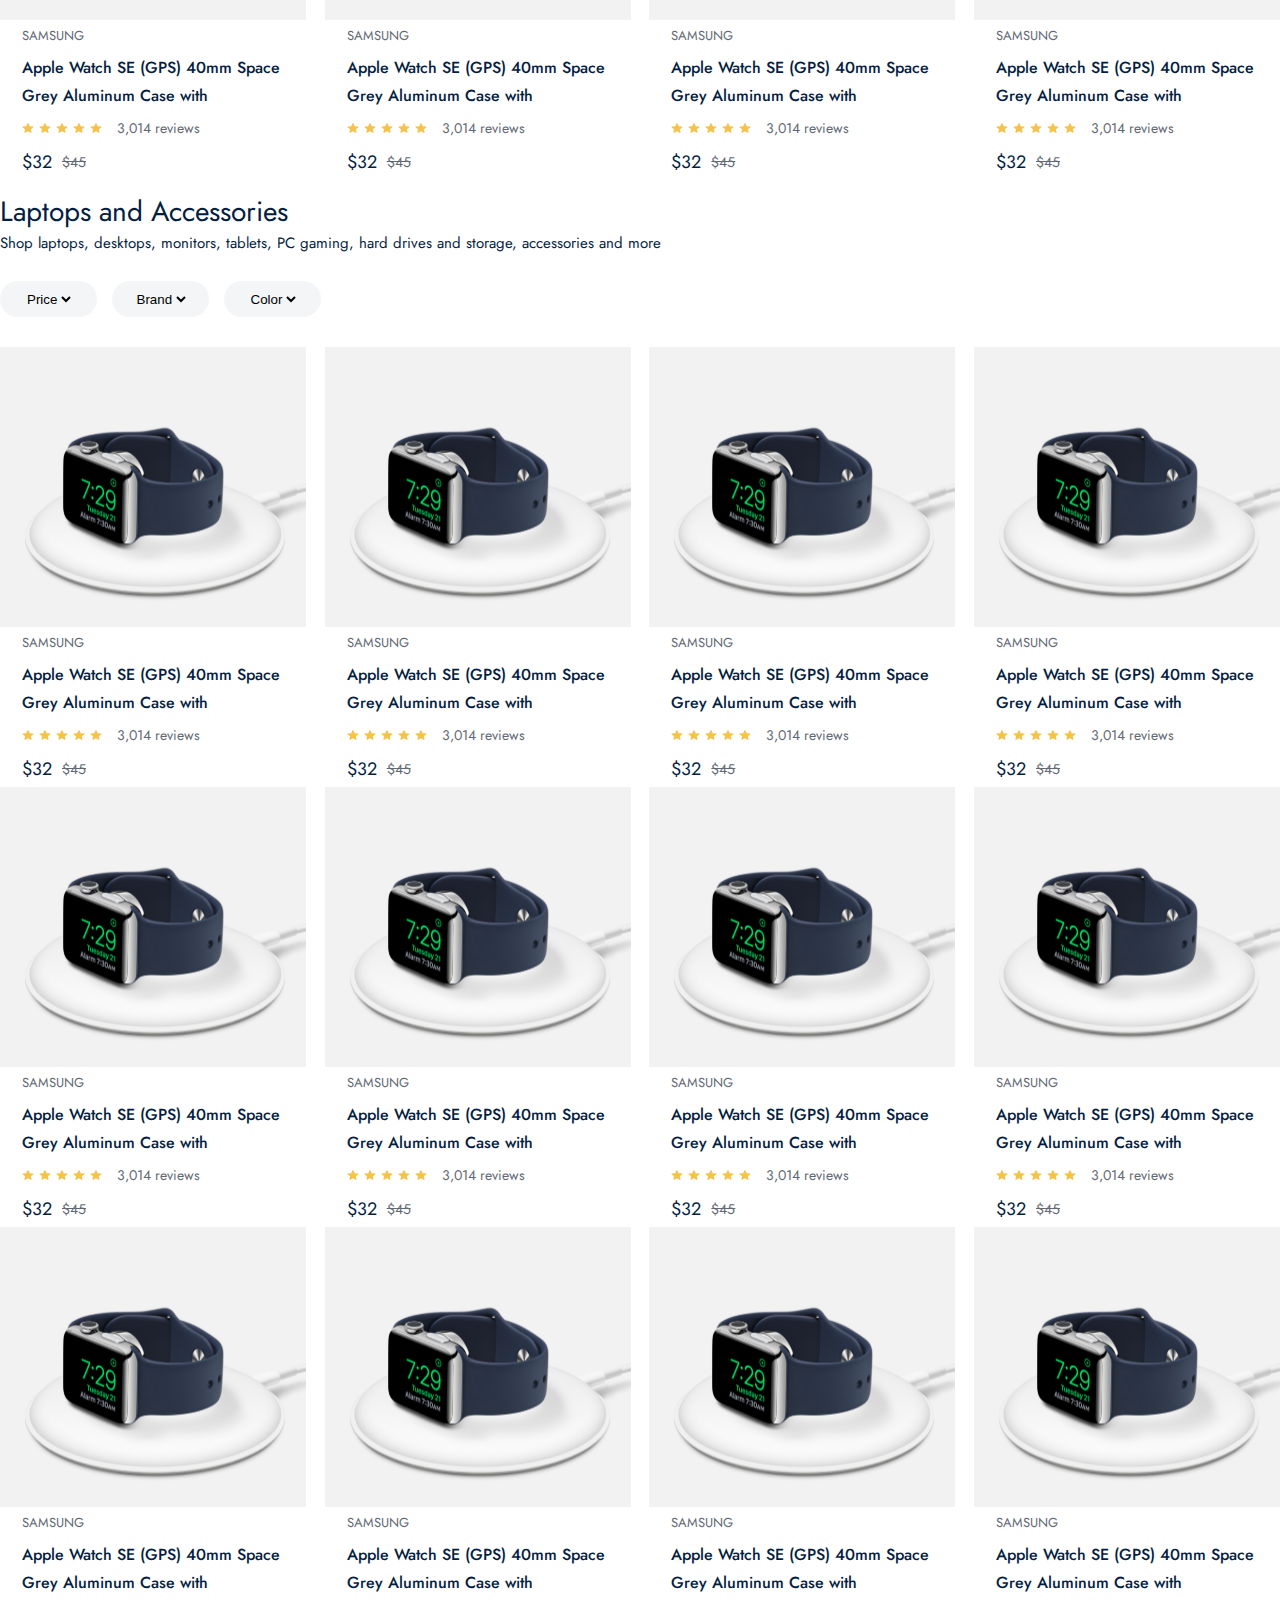
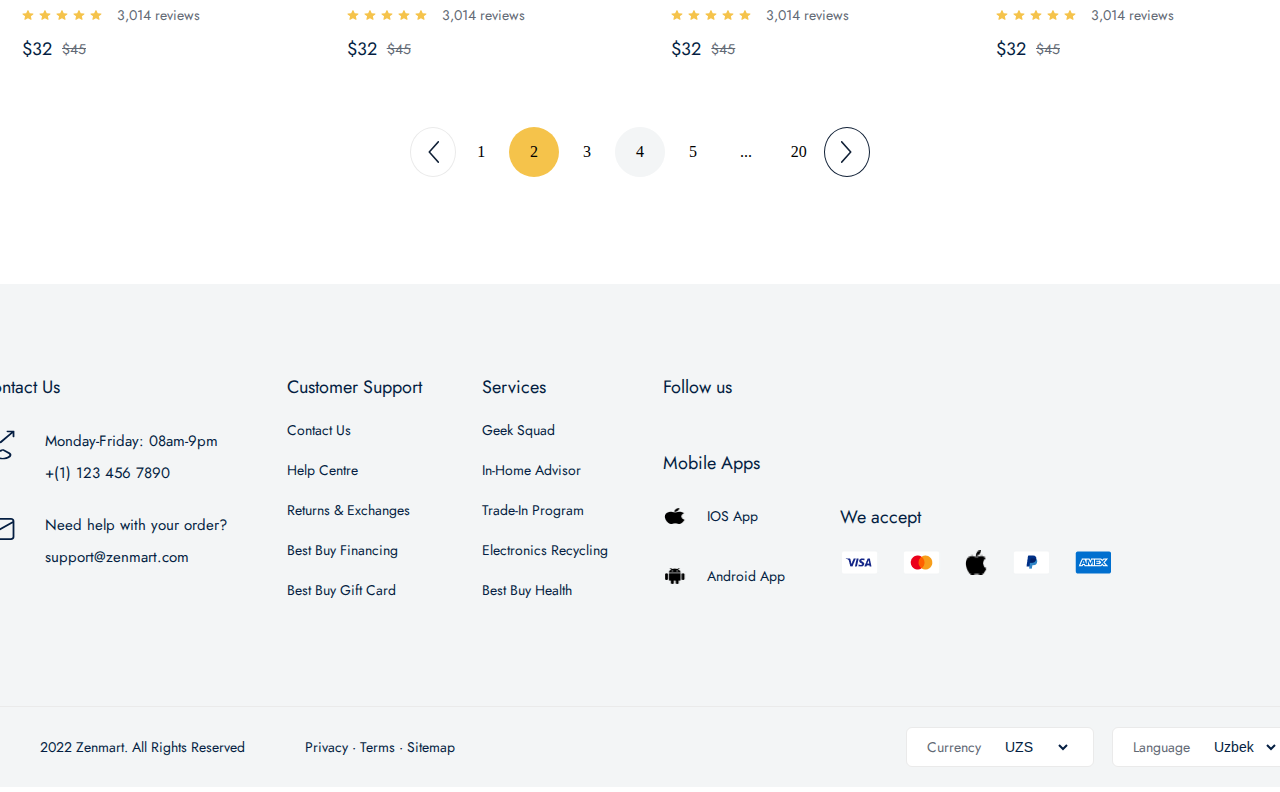
==== commit a525e70f: "feat: shop page" ====
--- a/product/all.html
+++ b/product/all.html
@@ -95,84 +95,10 @@
         </div>
       </div>
       </div>
-      <!-- <div class="header_frame">
-        <div class="container">
-            <div class="hedear_top">
-                <a  href="" class="hedear_top_text"> 
-                    <span>All Electronics</span>
-                </a>
-                <a  href="" class="hedear_top_text"> 
-                    <span>All Electronics</span>
-                </a>
-                <a  href="" class="hedear_top_text"> 
-                    <span>SmartTV</span>
-                </a>
-                <a  href="" class="hedear_top_text"> 
-                    <span>Laptops</span>
-                </a>
-                <a  href="" class="hedear_top_text"> 
-                    <span>Cell Phone</span>
-                </a>
-                <a  href="" class="hedear_top_text"> 
-                    <span>Camera & Photo</span>
-                </a>
-                <a  href="" class="hedear_top_text"> 
-                    <span> Portable Audio</span>
-                </a>
-                <a  href="" class="hedear_top_text"> 
-                    <span>Computers </span>
-                </a>
-                <a  href="" class="hedear_top_text"> 
-                    <span>iPad & Tablets </span>
-                </a>
-                <a  href="" class="hedear_top_text"> 
-                    <span> Pc Gaming  </span>
-                </a>
-                <a  href="" class="hedear_top_text"> 
-                    <span> Smart Home  </span>
-                </a>
-                <a  href="" class="hedear_top_text"> 
-                    <span> Headphones </span>
-                </a>
-            </div>
-            <div class="header_button">
-                <div class="header_button_text">
-                    <a href="" class="button_text">
-                        <span>Home</span>
-                    </a>
-                    <p>/</p>
-                     <a href="" class="button_text">
-                        <span>  Electronics </span>
-                    </a>
-                    <p>/</p>
-                     <a href="" class="button_text">
-                        <span> Computers</span>
-                    </a>
-                    <p>/</p>
-                     <a href="" class="button_text">
-                        <span> Desktop Computers</span>
-                    </a>
-                </div>
-                <div class="header_button_box"></div>
-            </div>
-        </div>
-      </div> -->
+     
       <div class="shop_page">
         <div class="category_top_frame">
-            <div class="container">
-                <div>All Electronics</div>
-                <div>SmartTV</div>
-                <div>Laptops</div>
-                <div>Call Phones</div>
-                <div>Camera & Photo</div>
-                <div>Portable Audio</div>
-                <div>Computers</div>
-                <div>iPad & Tablets</div>
-                <div>Pc Gaming</div>
-                <div>Smatr home</div>
-                <div>Headphones</div>
-                
-            </div>
+            
         </div>
         <div class="page_router">
             <span>Home</span>
@@ -465,7 +391,8 @@
                     <span class="spec_title">Laptops and Accessories </span>
                     <p> Shop laptops, desktops, monitors, tablets, PC gaming, hard drives and storage, accessories and more</p>
                 </div>
-                <div class="product_filters">
+                <div class="filter_boxs">
+                  <div class="product_filters">
                     <div class="filer_box">
                         <select name="" id="">
                         <option value="" selected disabled>Price</option>
@@ -487,15 +414,452 @@
                         </select>
                     </div>
                 </div>
-                <div class="products_wrap">
-                    <div class="product_box" style="width: 258px;">
-                        <a href="./chosenProduct.html">
-                            <div class="product_img_box" style="background: url(../public/images/icons/image\ 0.png);">
-                                
-                            </div>
-                        </a>
-                    </div>
-                </div>
+                </div>
+                 <div class="product_boxes">
+              <div class="product_box">
+                <a href="product/chosenProduct.html">
+                  <div
+                    class="product_img_box"
+                    style="
+                      background: url(../public/images/icons/smart_watch.svg);
+                      background-size: cover;
+                    "
+                  >
+                    <div class="hover_box">
+                      <button>ADD to cart</button>
+                    </div>
+                  </div>
+                </a>
+                <div class="product_content_box">
+                  <span class="product_title">Samsung</span>
+                  <a href=""></a>
+                  <p class="product_desc">
+                    Apple Watch SE (GPS) 40mm Space Grey Aluminum Case with
+                  </p>
+                  <div class="review_box">
+                    <img src="../public/images/icons/review.svg" alt="" />
+                    <img src="../public/images/icons/review.svg" alt="" />
+                    <img src="../public/images/icons/review.svg" alt="" />
+                    <img src="../public/images/icons/review.svg" alt="" />
+                    <img src="../public/images/icons/review.svg" alt="" />
+                    <span>3,014 reviews</span>
+                  </div>
+                  <div class="price_box">
+                    <strong>$32</strong>
+                    <span>$45</span>
+                  </div>
+                </div>
+              </div>
+              <div class="product_box">
+                <a href="">
+                  <div
+                    class="product_img_box"
+                    style="
+                      background: url(../public/images/icons/smart_watch.svg);
+                      background-size: cover;
+                    "
+                  >
+                    <div class="hover_box">
+                      <button>ADD to cart</button>
+                    </div>
+                  </div>
+                </a>
+                <div class="product_content_box">
+                  <span class="product_title">Samsung</span>
+                  <a href=""></a>
+                  <p class="product_desc">
+                    Apple Watch SE (GPS) 40mm Space Grey Aluminum Case with
+                  </p>
+                  <div class="review_box">
+                    <img src="/public/images/icons/review.svg" alt="" />
+                    <img src="/public/images/icons/review.svg" alt="" />
+                    <img src="/public/images/icons/review.svg" alt="" />
+                    <img src="/public/images/icons/review.svg" alt="" />
+                    <img src="/public/images/icons/review.svg" alt="" />
+                    <span>3,014 reviews</span>
+                  </div>
+                  <div class="price_box">
+                    <strong>$32</strong>
+                    <span>$45</span>
+                  </div>
+                </div>
+              </div>
+              <div class="product_box">
+                <a href="">
+                  <div
+                    class="product_img_box"
+                    style="
+                      background: url(../public/images/icons/smart_watch.svg);
+                      background-size: cover;
+                    "
+                  >
+                    <div class="hover_box">
+                      <button>ADD to cart</button>
+                    </div>
+                  </div>
+                </a>
+                <div class="product_content_box">
+                  <span class="product_title">Samsung</span>
+                  <a href=""></a>
+                  <p class="product_desc">
+                    Apple Watch SE (GPS) 40mm Space Grey Aluminum Case with
+                  </p>
+                  <div class="review_box">
+                    <img src="../public/images/icons/review.svg" alt="" />
+                    <img src="../public/images/icons/review.svg" alt="" />
+                    <img src="../public/images/icons/review.svg" alt="" />
+                    <img src="../public/images/icons/review.svg" alt="" />
+                    <img src="../public/images/icons/review.svg" alt="" />
+                    <span>3,014 reviews</span>
+                  </div>
+                  <div class="price_box">
+                    <strong>$32</strong>
+                    <span>$45</span>
+                  </div>
+                </div>
+              </div>
+              <div class="product_box">
+                <a href="product/chosenProduct.html">
+                  <div
+                    class="product_img_box"
+                    style="
+                      background: url(../public/images/icons/smart_watch.svg);
+                      background-size: cover;
+                    "
+                  >
+                    <div class="hover_box">
+                      <button>ADD to cart</button>
+                    </div>
+                  </div>
+                </a>
+                <div class="product_content_box">
+                  <span class="product_title">Samsung</span>
+                  <a href="product/chosenProduct.html"></a>
+                  <p class="product_desc">
+                    Apple Watch SE (GPS) 40mm Space Grey Aluminum Case with
+                  </p>
+                  <div class="review_box">
+                    <img src="../public/images/icons/review.svg" alt="" />
+                    <img src="../public/images/icons/review.svg" alt="" />
+                    <img src="../public/images/icons/review.svg" alt="" />
+                    <img src="../public/images/icons/review.svg" alt="" />
+                    <img src="../public/images/icons/review.svg" alt="" />
+                    <span>3,014 reviews</span>
+                  </div>
+                  <div class="price_box">
+                    <strong>$32</strong>
+                    <span>$45</span>
+                  </div>
+                </div>
+              </div>
+              <div class="product_box">
+                <a href="product/chosenProduct.html">
+                  <div
+                    class="product_img_box"
+                    style="
+                      background: url(../public/images/icons/smart_watch.svg);
+                      background-size: cover;
+                    "
+                  >
+                    <div class="hover_box">
+                      <button>ADD to cart</button>
+                    </div>
+                  </div>
+                </a>
+                <div class="product_content_box">
+                  <span class="product_title">Samsung</span>
+                  <a href="product/chosenProduct.html"></a>
+                  <p class="product_desc">
+                    Apple Watch SE (GPS) 40mm Space Grey Aluminum Case with
+                  </p>
+                  <div class="review_box">
+                    <img src="../public/images/icons/review.svg" alt="" />
+                    <img src="../public/images/icons/review.svg" alt="" />
+                    <img src="../public/images/icons/review.svg" alt="" />
+                    <img src="../public/images/icons/review.svg" alt="" />
+                    <img src="../public/images/icons/review.svg" alt="" />
+                    <span>3,014 reviews</span>
+                  </div>
+                  <div class="price_box">
+                    <strong>$32</strong>
+                    <span>$45</span>
+                  </div>
+                </div>
+              </div>
+              <div class="product_box">
+                <a href="product/chosenProduct.html">
+                  <div
+                    class="product_img_box"
+                    style="
+                      background: url(../public/images/icons/smart_watch.svg);
+                      background-size: cover;
+                    "
+                  >
+                    <div class="hover_box">
+                      <button>ADD to cart</button>
+                    </div>
+                  </div>
+                </a>
+                <div class="product_content_box">
+                  <span class="product_title">Samsung</span>
+                  <a href="product/chosenProduct.html"></a>
+                  <p class="product_desc">
+                    Apple Watch SE (GPS) 40mm Space Grey Aluminum Case with
+                  </p>
+                  <div class="review_box">
+                    <img src="../public/images/icons/review.svg" alt="" />
+                    <img src="../public/images/icons/review.svg" alt="" />
+                    <img src="../public/images/icons/review.svg" alt="" />
+                    <img src="../public/images/icons/review.svg" alt="" />
+                    <img src="../public/images/icons/review.svg" alt="" />
+                    <span>3,014 reviews</span>
+                  </div>
+                  <div class="price_box">
+                    <strong>$32</strong>
+                    <span>$45</span>
+                  </div>
+                </div>
+              </div>
+              <div class="product_box">
+                <a href="product/chosenProduct.html">
+                  <div
+                    class="product_img_box"
+                    style="
+                      background: url(../public/images/icons/smart_watch.svg);
+                      background-size: cover;
+                    "
+                  >
+                    <div class="hover_box">
+                      <button>ADD to cart</button>
+                    </div>
+                  </div>
+                </a>
+                <div class="product_content_box">
+                  <span class="product_title">Samsung</span>
+                  <a href="product/chosenProduct.html"></a>
+                  <p class="product_desc">
+                    Apple Watch SE (GPS) 40mm Space Grey Aluminum Case with
+                  </p>
+                  <div class="review_box">
+                    <img src="../public/images/icons/review.svg" alt="" />
+                    <img src="../public/images/icons/review.svg" alt="" />
+                    <img src="../public/images/icons/review.svg" alt="" />
+                    <img src="../public/images/icons/review.svg" alt="" />
+                    <img src="../public/images/icons/review.svg" alt="" />
+                    <span>3,014 reviews</span>
+                  </div>
+                  <div class="price_box">
+                    <strong>$32</strong>
+                    <span>$45</span>
+                  </div>
+                </div>
+              </div>
+              <div class="product_box">
+                <a href="product/chosenProduct.html">
+                  <div
+                    class="product_img_box"
+                    style="
+                      background: url(../public/images/icons/smart_watch.svg);
+                      background-size: cover;
+                    "
+                  >
+                    <div class="hover_box">
+                      <button>ADD to cart</button>
+                    </div>
+                  </div>
+                </a>
+                <div class="product_content_box">
+                  <span class="product_title">Samsung</span>
+                  <a href="product/chosenProduct.html"></a>
+                  <p class="product_desc">
+                    Apple Watch SE (GPS) 40mm Space Grey Aluminum Case with
+                  </p>
+                  <div class="review_box">
+                    <img src="../public/images/icons/review.svg" alt="" />
+                    <img src="../public/images/icons/review.svg" alt="" />
+                    <img src="../public/images/icons/review.svg" alt="" />
+                    <img src="../public/images/icons/review.svg" alt="" />
+                    <img src="../public/images/icons/review.svg" alt="" />
+                    <span>3,014 reviews</span>
+                  </div>
+                  <div class="price_box">
+                    <strong>$32</strong>
+                    <span>$45</span>
+                  </div>
+                </div>
+              </div>
+              <div class="product_box">
+                <a href="product/chosenProduct.html">
+                  <div
+                    class="product_img_box"
+                    style="
+                      background: url(../public/images/icons/smart_watch.svg);
+                      background-size: cover;
+                    "
+                  >
+                    <div class="hover_box">
+                      <button>ADD to cart</button>
+                    </div>
+                  </div>
+                </a>
+                <div class="product_content_box">
+                  <span class="product_title">Samsung</span>
+                  <a href="product/chosenProduct.html"></a>
+                  <p class="product_desc">
+                    Apple Watch SE (GPS) 40mm Space Grey Aluminum Case with
+                  </p>
+                  <div class="review_box">
+                    <img src="../public/images/icons/review.svg" alt="" />
+                    <img src="../public/images/icons/review.svg" alt="" />
+                    <img src="../public/images/icons/review.svg" alt="" />
+                    <img src="../public/images/icons/review.svg" alt="" />
+                    <img src="../public/images/icons/review.svg" alt="" />
+                    <span>3,014 reviews</span>
+                  </div>
+                  <div class="price_box">
+                    <strong>$32</strong>
+                    <span>$45</span>
+                  </div>
+                </div>
+              </div>
+              <div class="product_box">
+                <a href="product/chosenProduct.html">
+                  <div
+                    class="product_img_box"
+                    style="
+                      background: url(../public/images/icons/smart_watch.svg);
+                      background-size: cover;
+                    "
+                  >
+                    <div class="hover_box">
+                      <button>ADD to cart</button>
+                    </div>
+                  </div>
+                </a>
+                <div class="product_content_box">
+                  <span class="product_title">Samsung</span>
+                  <a href="product/chosenProduct.html"></a>
+                  <p class="product_desc">
+                    Apple Watch SE (GPS) 40mm Space Grey Aluminum Case with
+                  </p>
+                  <div class="review_box">
+                    <img src="../public/images/icons/review.svg" alt="" />
+                    <img src="../public/images/icons/review.svg" alt="" />
+                    <img src="../public/images/icons/review.svg" alt="" />
+                    <img src="../public/images/icons/review.svg" alt="" />
+                    <img src="../public/images/icons/review.svg" alt="" />
+                    <span>3,014 reviews</span>
+                  </div>
+                  <div class="price_box">
+                    <strong>$32</strong>
+                    <span>$45</span>
+                  </div>
+                </div>
+              </div>
+              <div class="product_box">
+                <a href="product/chosenProduct.html">
+                  <div
+                    class="product_img_box"
+                    style="
+                      background: url(../public/images/icons/smart_watch.svg);
+                      background-size: cover;
+                    "
+                  >
+                    <div class="hover_box">
+                      <button>ADD to cart</button>
+                    </div>
+                  </div>
+                </a>
+                <div class="product_content_box">
+                  <span class="product_title">Samsung</span>
+                  <a href="product/chosenProduct.html"></a>
+                  <p class="product_desc">
+                    Apple Watch SE (GPS) 40mm Space Grey Aluminum Case with
+                  </p>
+                  <div class="review_box">
+                    <img src="../public/images/icons/review.svg" alt="" />
+                    <img src="../public/images/icons/review.svg" alt="" />
+                    <img src="../public/images/icons/review.svg" alt="" />
+                    <img src="../public/images/icons/review.svg" alt="" />
+                    <img src="../public/images/icons/review.svg" alt="" />
+                    <span>3,014 reviews</span>
+                  </div>
+                  <div class="price_box">
+                    <strong>$32</strong>
+                    <span>$45</span>
+                  </div>
+                </div>
+              </div>
+              <div class="product_box">
+                <a href="product/chosenProduct.html">
+                  <div
+                    class="product_img_box"
+                    style="
+                      background: url(../public/images/icons/smart_watch.svg);
+                      background-size: cover;
+                    "
+                  >
+                    <div class="hover_box">
+                      <button>ADD to cart</button>
+                    </div>
+                  </div>
+                </a>
+                <div class="product_content_box">
+                  <span class="product_title">Samsung</span>
+                  <a href="product/chosenProduct.html"></a>
+                  <p class="product_desc">
+                    Apple Watch SE (GPS) 40mm Space Grey Aluminum Case with
+                  </p>
+                  <div class="review_box">
+                    <img src="../public/images/icons/review.svg" alt="" />
+                    <img src="../public/images/icons/review.svg" alt="" />
+                    <img src="../public/images/icons/review.svg" alt="" />
+                    <img src="../public/images/icons/review.svg" alt="" />
+                    <img src="../public/images/icons/review.svg" alt="" />
+                    <span>3,014 reviews</span>
+                  </div>
+                  <div class="price_box">
+                    <strong>$32</strong>
+                    <span>$45</span>
+                  </div>
+                </div>
+              </div>
+
+            </div>
+            <div class="pagination">
+              <div class="product_pagination_main">
+              <div class="img"><img src="/public/images/icons/next.svg" alt="" /></div>
+              <div class="pagination_dot">
+                <div class="dot">
+                 1
+                </div>
+                <div class="dot active">
+                 2
+                </div>
+                <div class="dot">
+                3
+                </div>
+                <div class="dot dot4">
+                 4
+                </div>
+                <div class="dot">
+                 5
+                </div>
+                <div class="dot">
+                 ...
+                </div>
+                <div class="dot">
+                20
+                </div>
+              </div>
+              <div class="img active"><img
+                src="/public/images/icons/next.svg"
+                alt=""
+                style="transform: scaleX(-1)"
+              /></div>
+            </div>
+
+            </div>
             </div>
         </div>
         </div>
--- a/public/css/product_all.css
+++ b/public/css/product_all.css
@@ -473,11 +473,13 @@
 .top_product_frame .container .product_boxes {
   margin-top: 30px;
   position: relative;
-  width: 1224px;
+  width: 100%;
   height: 452px;
 
   display: flex;
   flex-direction: row;
+  align-items: center;
+  justify-content: space-between;
 }
 
 .product_boxes .product_box {
@@ -628,3 +630,308 @@
 .all_products_frame .container {
   flex-direction: column;
 }
+
+.container .frame_info {
+  position: relative;
+  width: 100%;
+  height: auto;
+
+  display: flex;
+  flex-direction: column;
+  align-items: flex-start;
+  justify-content: center;
+}
+
+.frame_info .spec_title {
+  font-family: var(--font);
+  font-size: 28px;
+  font-weight: 400;
+  line-height: 40px;
+  letter-spacing: 0%;
+  text-align: left;
+  color: rgb(4, 30, 66);
+}
+
+.frame_info p {
+  font-family: var(--font);
+  font-size: 15px;
+  font-weight: 400;
+  line-height: 22px;
+  letter-spacing: 0%;
+  text-align: left;
+  color: rgb(4, 30, 66);
+}
+
+.container .filter_boxs {
+  margin-top: 27px;
+  position: relative;
+
+  display: flex;
+  flex-direction: row;
+  align-items: center;
+}
+
+.filter_boxs .product_filters {
+  margin-right: 15px;
+  width: 97px;
+  height: 36px;
+
+  display: flex;
+  flex-direction: row;
+  justify-content: center;
+  align-items: center;
+
+  border-radius: 60px;
+
+  background: rgb(243, 245, 246);
+}
+
+.product_filters .filer_box select {
+  outline: none;
+  border: none;
+  cursor: pointer;
+
+  background: rgb(243, 245, 246);
+}
+
+.all_products_frame .container .product_boxes {
+  margin-top: 30px;
+  position: relative;
+  width: 100%;
+  height: auto;
+
+  display: flex;
+  flex-direction: row;
+  flex-wrap: wrap;
+  justify-content: space-between;
+  align-items: center;
+}
+
+.all_products_frame .container .product_boxes .product_box {
+  width: 306px;
+  height: 100%;
+
+  display: flex;
+  flex-direction: column;
+  cursor: pointer;
+}
+
+.all_products_frame .container .product_boxes .product_box .product_img_box {
+  width: 100%;
+  height: 280px;
+}
+
+.all_products_frame .container .product_boxes .product_img_box .hover_box {
+  display: none;
+  width: 100%;
+  height: 100%;
+
+  flex-direction: column;
+  justify-content: flex-end;
+  align-items: center;
+}
+
+.all_products_frame .container .product_boxes .hover_box button {
+  margin-bottom: 10px;
+  width: 260px;
+  height: 50px;
+
+  display: flex;
+  align-items: center;
+  justify-content: center;
+  outline: none;
+  border: none;
+
+  background: #0053f6;
+  box-shadow: 0px 5px 20px rgb(0, 83, 246, 0, 1);
+
+  font-family: var(--font);
+  font-style: normal;
+  font-weight: 500;
+  font-size: 15px;
+  line-height: 22px;
+
+  color: #ffffff;
+}
+
+.all_products_frame
+  .container
+  .product_boxes
+  .product_img_box:hover
+  .hover_box {
+  display: flex;
+}
+
+.all_products_frame .container .product_boxes .product_content_box {
+  padding: 5px 22px;
+  width: 100%;
+  height: auto;
+  box-sizing: border-box;
+}
+
+.all_products_frame
+  .container
+  .product_boxes
+  .product_content_box
+  .product_title {
+  font-family: var(--font);
+  font-style: normal;
+  font-size: 13px;
+  font-weight: 400;
+  line-height: 22px;
+  letter-spacing: 0%;
+  text-transform: uppercase;
+  color: rgb(98, 105, 116);
+}
+
+.all_products_frame
+  .container
+  .product_boxes
+  .product_content_box
+  .product_desc {
+  margin-top: 7px;
+  height: 56px;
+  font-family: var(--font);
+  font-style: normal;
+  font-weight: 500;
+  font-size: 16px;
+  line-height: 28px;
+  overflow: hidden;
+
+  color: #041e42;
+}
+
+.all_products_frame .container .product_boxes .product_content_box .review_box {
+  margin-top: 7px;
+  display: flex;
+  flex-direction: row;
+  align-items: center;
+}
+
+.all_products_frame .container .product_boxes .review_box img {
+  margin-right: 5px;
+}
+
+.all_products_frame .container .product_boxes .review_box span {
+  margin-left: 10px;
+
+  font-family: var(--font);
+  font-size: 14px;
+  font-weight: 400;
+  line-height: 22px;
+  letter-spacing: 0%;
+  text-align: left;
+  color: rgb(98, 105, 116);
+}
+
+.all_products_frame .container .product_boxes .product_content_box .price_box {
+  margin-top: 10px;
+  display: flex;
+  flex-direction: row;
+  align-items: center;
+}
+
+.all_products_frame .container .product_boxes .price_box strong {
+  font-family: var(--font);
+  font-size: 18px;
+  font-weight: 400;
+  line-height: 26px;
+  letter-spacing: 0%;
+  text-align: left;
+  color: rgb(4, 30, 66);
+}
+
+.all_products_frame .container .product_boxes .price_box span {
+  margin-left: 10px;
+  font-family: var(--font);
+  font-size: 14px;
+  font-weight: 400;
+  line-height: 22px;
+  letter-spacing: 0%;
+  text-align: left;
+  text-decoration-line: line-through;
+  color: rgb(98, 105, 116);
+}
+.pagination {
+  margin-top: 60px;
+  margin-bottom: 107px;
+  width: 100%;
+  height: auto;
+  display: flex;
+  flex-direction: row;
+  align-items: center;
+  justify-content: center;
+}
+
+.pagination .pagination_dot {
+  width: 400px;
+  height: 50px;
+
+  display: flex;
+  flex-direction: row;
+  align-items: center;
+  justify-content: space-between;
+}
+
+.pagination .pagination_dot .dot {
+  position: relative;
+  width: 50px;
+  height: 50px;
+
+  display: flex;
+  flex-direction: row;
+  align-items: center;
+  justify-content: center;
+}
+
+.pagination .pagination_dot .dot div {
+  width: 0px;
+  height: 0px;
+  background: none;
+}
+
+.product_pagination_main .img {
+  width: 50px;
+  height: 50px;
+  border: 2px solid black;
+  border-radius: 50%;
+
+  display: flex;
+  flex-direction: row;
+  align-items: center;
+  justify-content: center;
+
+  box-sizing: border-box;
+
+  border: 1px solid rgb(234, 234, 234);
+  background: rgb(255, 255, 255);
+}
+
+.product_pagination_main {
+  width: 460px;
+  height: auto;
+
+  display: flex;
+  flex-direction: row;
+  align-items: center;
+  justify-content: space-between;
+}
+
+.product_pagination_main .active {
+  box-sizing: border-box;
+
+  border: 1px solid rgb(17, 33, 55);
+  background: rgb(255, 255, 255);
+}
+
+.pagination .pagination_dot .active {
+  background-color: #f5c34b;
+  border: none;
+}
+
+.pagination .pagination_dot .dot4 {
+  box-sizing: border-box;
+
+  border: 1px solid rgb(243, 245, 246);
+  background: rgb(243, 245, 246);
+}
